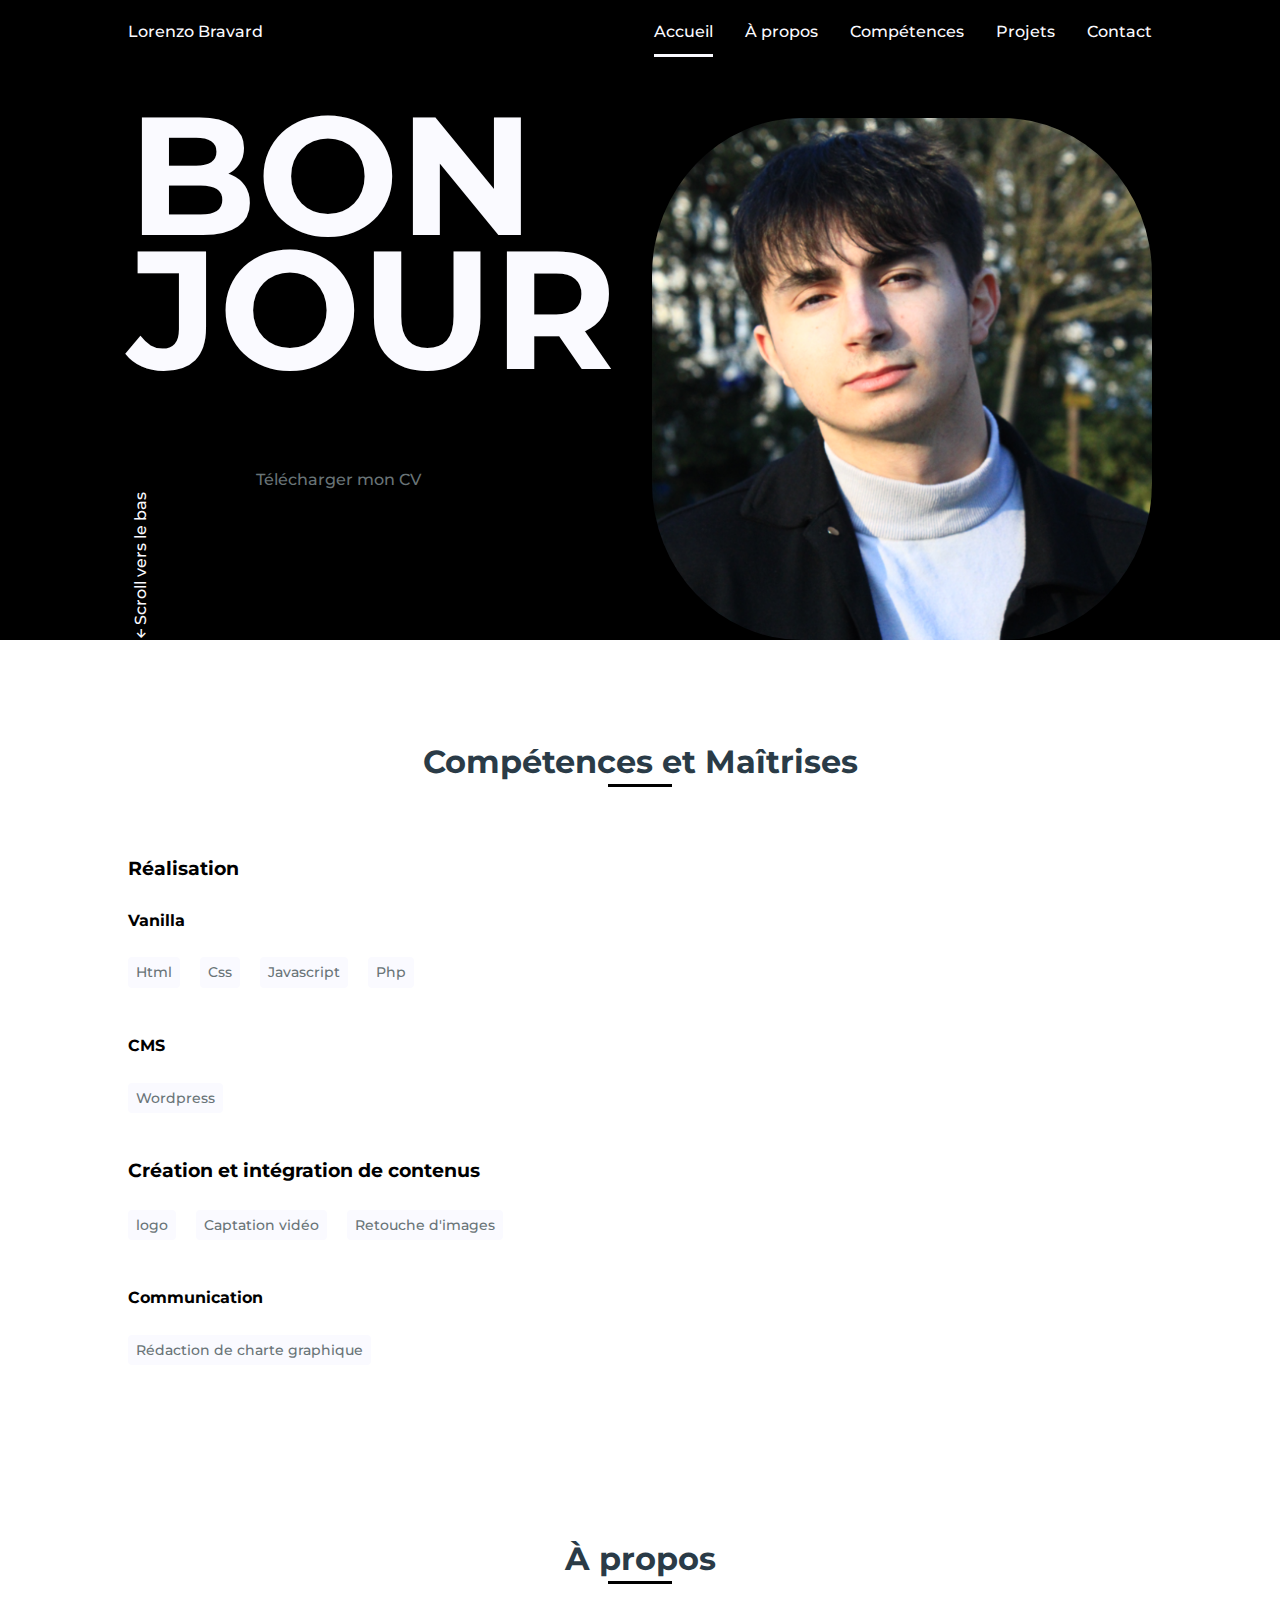
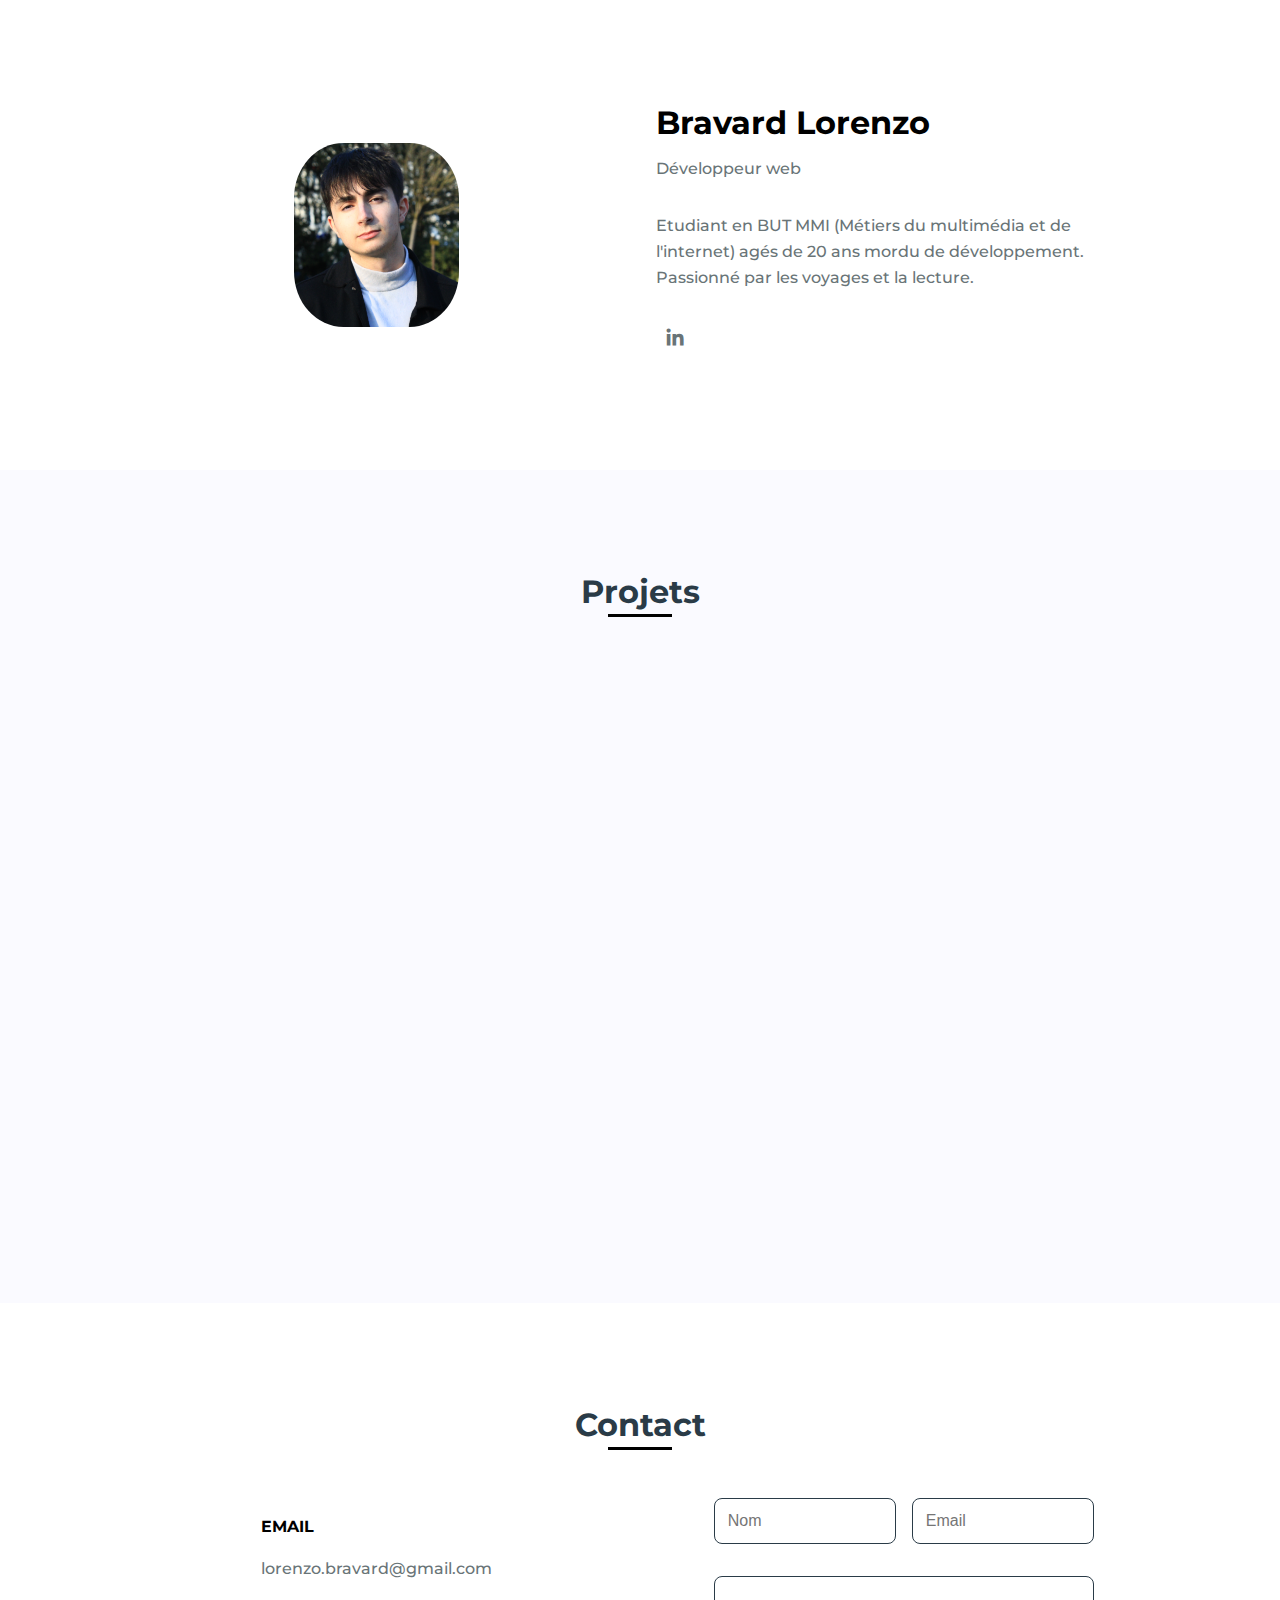
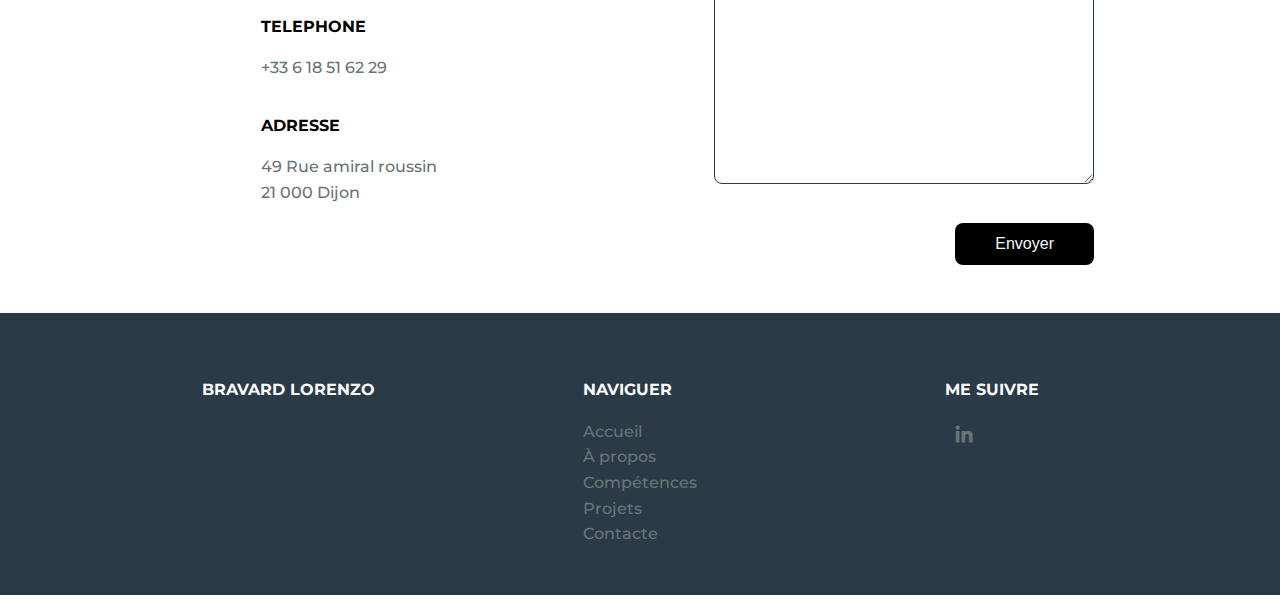
==== index.html @ abbfaf29 "Sitev1" ====
<!DOCTYPE html>
    <html lang="fr">
    <head>
        <meta charset="UTF-8">
        <meta name="viewport" content="width=device-width, initial-scale=1.0">

        <!-- ===== CSS ===== -->
        <link rel="stylesheet" href="./style.css">

        <!-- ===== BOX ICONS ===== -->
        <link href='https://cdn.jsdelivr.net/npm/boxicons@2.0.5/css/boxicons.min.css' rel='stylesheet'>
        <script type="text/javascript" src="https://cdn.jsdelivr.net/npm/@emailjs/browser@3/dist/email.min.js"></script>
        <script type="text/javascript">
            (function() {
                // https://dashboard.emailjs.com/admin/account
                emailjs.init('VyIdEn_h8v1UgZZXC');
            })();
        </script>
        <script type="text/javascript">
            window.onload = function() {
                document.getElementById('contact-form').addEventListener('submit', function(event) {
                    event.preventDefault();
                    // generate a five digit number for the contact_number variable
                    this.contact_number.value = Math.random() * 100000 | 0;
                    // these IDs from the previous steps
                    emailjs.sendForm('service_389zmki', 'template_b9mu5sq', this)
                        .then(function() {
                            console.log('SUCCESS!');
                           document.getElementById('contact-form').reset();
                        }, function(error) {
                            console.log('FAILED...', error);
                        });
                });
            }
        </script>

        <title>Lorenzo Bravard</title>
    </head>
    <body>
        <!--===== HEADER =====-->
        <header class="l-header">
            <nav class="nav bd-grid">
                <div>
                    <a href="#home" class="nav__logo">Lorenzo Bravard</a>   
                </div>

                <div class="nav__menu" id="nav-menu">
                    <ul class="nav__list">
                        <li class="nav__item"><a href="#home" class="nav__link active">Accueil</a></li>
                        <li class="nav__item"><a href="#about" class="nav__link">À propos</a></li>
                        <li class="nav__item"><a href="#skills" class="nav__link">Compétences</a></li>
                        <li class="nav__item"><a href="#portfolio" class="nav__link">Projets</a></li>
                        <li class="nav__item"><a href="#contact" class="nav__link">Contact</a></li>
                    </ul>
                </div>

                <div class="nav__toggle" id="nav-toggle">
                    <i class='bx bx-menu'></i>
                </div>
            </nav>
        </header>

        <main class="l-main">
            <!--===== HOME =====-->
            <section class="home" id="home">
                <div class="home__container bd-grid">
                    <h1 class="home__title"><span>BON</span><br>JOUR</h1>
                    
                    <a href="BRAVARD LORENZO CV.pdf" target="_blank">Télécharger mon CV</a>

                    <div class="home__scroll">
                        <a href="#about" class="home__scroll-link"><i class='bx bx-up-arrow-alt' ></i>Scroll vers le bas</a>
                    </div>

                    <img src="./image/moi.png.png" alt="" class="home__img">
                </div>
            </section>
            

            <!--===== SKILLS =====-->
            <section class="skills section" id="skills">
                <h2 class="section-title">Compétences et Maîtrises</h2>

                <div class="skills__container bd-grid">
                    <div class="skills__box">
                        <h3 class="skills__subtitle">Réalisation</h3>
                        <h4 class="skills__subtitle">Vanilla</h4>
                        <span class="skills__name">Html</span>
                        <span class="skills__name">Css</span>
                        <span class="skills__name">Javascript</span>
                        <span class="skills__name">Php</span>
                        <h4 class="skills__subtitle">CMS</h4>
                        <span class="skills__name">Wordpress</span>
            
                        
                        <h3 class="skills__subtitle">Création et intégration de contenus</h3>
                        <span class="skills__name">logo</span>
                        <span class="skills__name">Captation vidéo</span>
                        <span class="skills__name">Retouche d'images</span>
                        <h4 class="skills__subtitle">Communication</h4>
                        <span class="skills__name">Rédaction de charte graphique</span>
                        
                    </div>

                    <div class="skills__img">
                        <img src="https://pbs.twimg.com/media/Fetz-D3X0AEXnPn?format=jpg&name=small" alt="">
                    </div>
                </div>
            </section>
            <!--===== ABOUT =====-->
            <section class="about section" id="about">
                <h2 class="section-title">À propos</h2>

                <div class="about__container bd-grid">
                    <div class="about__img">
                        <img src="./image/moi.png.png" alt="">
                    </div>

                    <div>
                        <h2 class="about__subtitle">Bravard Lorenzo</h2>
                        <span class="about__profession">Développeur web</span>
                        <p class="about__text">Etudiant en BUT MMI (Métiers du multimédia et de l'internet) agés de 20 ans mordu de développement. Passionné par les voyages et la lecture.</p>

                        <div class="about__social">
                            <a href="https://www.linkedin.com/in/lorenzo-bravard/" class="about__social-icon"><i class='bx bxl-linkedin' ></i></a>
                            
                        </div>
                    </div>
                </div>
            </section>
            <!--===== PORTFOLIO =====-->
            
            <section class="portfolio section" id="portfolio">
                <!-- site photo -->
                <div class="detail">
                    <img class="imageprojet" src="https://pbs.twimg.com/media/FetM-TmXwAA93lE?format=jpg&name=small" alt="">
                    <h2>Projets Photo</h2>
                    <p class="txtp">Ce site web est entièrement codé en vanilla, c'est un site visant à présenter des photos à travers des concours. Il était possible sur ce site de créer des concours, d'y ajouter des images et de se créer un compte et de se connecter. L'intérêt principal de ce site était de lier le site internet et avec une base de données créé au préalable par nos soins.      </p>
                    <img class="croix" src="image/croix.png" alt="">
                </div>
                <!-- site banker -->
                <div class="detail2">
                    <img class="imageprojet" src="https://pbs.twimg.com/media/FetONd8XoAAPb9s?format=png&name=small" alt="">
                    <h2>Site d'une boulangerie</h2>
                    <p class="txtp">Ceci était un projet de groupe, nous avons créé un site vitrine fonctionnel pour une boulangerie. Ce projet était principalement axé sur un travail collaboratif en équipe.
                        Dans ce projet, j'étais chargé d'imaginer le site en faisant une maquette en respectant les contraintes que Wordpress pouvait nous imposer.
                    </p>
                    <img class="croix" src="image/croix.png" alt="">
                </div>
                <!-- site SAE105 -->
                <div class="detail3">
                    <img class="imageprojet" src="https://pbs.twimg.com/media/Fet8fM_WQAAJNvT?format=jpg&name=large" alt="">
                    <h2>Site HTML/CSS</h2>
                    <p class="txtp">C'est le premier site de ma confection fait en html et css. Ceci m'a permis d'apprendre l'html, le css et le JS vanilla. Le principal enjeu était de rendre le site responsive. </p>
                    <img class="croix" src="image/croix.png" alt="">
                </div>
                <!-- Photo dualité -->
                <div class="detail4">
                    <img class="imageprojet" src="https://pbs.twimg.com/media/Fexd8-AXwAAddkB?format=jpg&name=small" alt="">
                    <h2>Photo avec jeu d'ombre</h2>
                    <p class="txtp">Avec cette photo, nous avons voulu mêler l'irréel au réel en jouant avec la dualité de l'horreur et du mignon. Nous voulions montrer que chaque individu puisse cacher un côté sombre.</p>
                    <img class="croix" src="image/croix.png" alt="">
                </div>
                <!-- Logo -->
                <div class="detail5">
                    <img class="imageprojet" src="https://pbs.twimg.com/media/FexgyRnXgAEr0Vo?format=png&name=small" alt="">
                    <h2>Logo</h2>
                    <p class="txtp">Ceci est le logo d'un site de news spécialisé animé et manga en cours de création nommé MoonSekai. Ce logo représente bien évidemment la lune, mais aussi la terre en simulant les continents ou même encore un volcan.</p>
                    <img class="croix" src="image/croix.png" alt="">
                </div>
                <h2 class="section-title">Projets</h2>

                <div class="portfolio__container bd-grid">
                    <div class="portfolio__img">
                        <img src="https://pbs.twimg.com/media/FetM-TmXwAA93lE?format=jpg&name=small" alt="">

                        <div class="portfolio__link">
                            <a href="" class="portfolio__link-name">En savoir plus</a>
                        </div>
                        
                    </div>
                    <div class="portfolio__img">
                        <img src="https://pbs.twimg.com/media/FetONd8XoAAPb9s?format=png&name=small" alt="">

                        <div class="portfolio__link">
                            <a href="" class="portfolio__link-name">En savoir plus</a>
                        </div>
                    </div>
                    <div class="portfolio__img">
                        <img src="https://pbs.twimg.com/media/Fet8fM_WQAAiyVU?format=jpg&name=small" alt="">

                        <div class="portfolio__link">
                            <a href="" class="portfolio__link-name">En savoir plus</a>
                        </div>
                    </div>
                    <div class="portfolio__img">
                        <img src="https://pbs.twimg.com/media/FexQQujX0AA7YHi?format=jpg&name=small" alt="">

                        <div class="portfolio__link">
                            <a href="charte_graphique.pdf" target="_blank" class="portfolio__link-name">En savoir plus</a>
                        </div>
                    </div>
                    <div class="portfolio__img">
                        <img src="https://pbs.twimg.com/media/Fexd8-AXwAAddkB?format=jpg&name=small" alt="">

                        <div class="portfolio__link">
                            <a href="" target="_blank" class="portfolio__link-name">En savoir plus</a>
                        </div>
                    </div>
                    <div class="portfolio__img">
                        <img src="https://pbs.twimg.com/media/FexgyRnXgAEr0Vo?format=png&name=small" alt="">

                        <div class="portfolio__link">
                            <a href="" target="_blank" class="portfolio__link-name">En savoir plus</a>
                        </div>
                    </div>
                    


                    
                    </div>
                </div>
            </section>

            <!--===== CONTACT =====-->
            <section class="contact section" id="contact">
                <h2 class="section-title">Contact</h2>

                <div class="contact__container bd-grid">
                    <div class="contact__info">
                        <h3 class="contact__subtitle">EMAIL</h3>
                        <span class="contact__text">lorenzo.bravard@gmail.com</span>

                        <h3 class="contact__subtitle">TELEPHONE</h3>
                        <span class="contact__text">+33 6 18 51 62 29</span>

                        <h3 class="contact__subtitle">ADRESSE</h3>
                        <span class="contact__text">49 Rue amiral roussin<br>21 000 Dijon</br></span>
                    </div>

                    <form action="" class="contact__form" id="contact-form">
                        <div class="contact__inputs">
                            <input name="user_name" type="text" placeholder="Nom" class="contact__input">
                            <input name="user_email"type="mail" placeholder="Email" class="contact__input">
                            <input type="hidden" name="contact_number">
                        </div>

                        <textarea name="message" id="" cols="0" rows="10" class="contact__input"></textarea>

                        <input type="submit" value="Envoyer" class="contact__button">
                    </form>
                </div>
            </section>
        </main>

        <!--===== FOOTER =====-->
        <footer class="footer section">
            <div class="footer__container bd-grid">
                <div class="footer__data">
                    <h2 class="footer__title">BRAVARD LORENZO</h2>
                    
                </div>

                <div class="footer__data">
                    <h2 class="footer__title">NAVIGUER</h2>
                    <ul>
                        <li><a href="#home" class="footer__link">Accueil</a></li>
                        <li><a href="#about" class="footer__link">À propos</a></li>
                        <li><a href="#skills" class="footer__link"></a>Compétences</li>
                        <li><a href="#portfolio" class="footer__link">Projets</a></li>
                        <li><a href="#Contact" class="footer__link">Contacte</a></li>
                    </ul>
                </div>
                
                <div class="footer__data">
                    <h2 class="footer__title">ME SUIVRE</h2>
                    <a href="https://www.linkedin.com/in/lorenzo-bravard/" class="about__social-icon"><i class='bx bxl-linkedin' ></i></a>
                    
                </div>


            </div>
        </footer>

        <!--===== SCROLL REVEAL =====-->
        <script src="https://unpkg.com/scrollreveal"></script>

        <!--===== MAIN JS =====-->
        <script src="main.js"></script>
    </body>
</html>
---- style.css ----
/*===== GOOGLE FONTS =====*/
@import url("https://fonts.googleapis.com/css2?family=Montserrat:wght@500;600;700&display=swap");

/*===== VARIABLES CSS =====*/
:root{
    --header-height: 3rem;
    --font-medium: 500;
}

/*===== Colores =====*/
:root{
    --first-color: #000000;
    --white-color: #FAFAFF;
    --dark-color: #2A3B47;
    --text-color: #697477;
}

/*===== Fuente y tipografia =====*/
:root{
    --body-font: 'Montserrat', sans-serif;
    --big-font-size: 6.25rem;
    --h2-font-size: 1.25rem;
    --normal-font-size: .938rem;
    --small-font-size: .813rem;
}
@media screen and (min-width: 768px){
    :root{
        --big-font-size: 10.5rem;
        --h2-font-size: 2rem;
        --normal-font-size: 1rem;
        --small-font-size: .875rem;
    }
}

/*===== Margenes =====*/
:root{
    --mb-1: .5rem;
    --mb-2: 1rem;
    --mb-3: 1.5rem;
    --mb-4: 2rem;
}

/*===== z index =====*/
:root{
    --z-fixed: 100;
}

/*===== BASE =====*/
*,::before,::after{
    box-sizing: border-box;
}
html{
    scroll-behavior: smooth;
}
body{
    margin: var(--header-height) 0 0 0;
    font-family: var(--body-font);
    font-size: var(--normal-font-size);
    font-weight: var(--font-medium);
    color: var(--text-color);
    line-height: 1.6;
}
h1,h2,p{
    margin: 0;
}
ul{
    margin: 0;
    padding: 0;
    list-style: none;
}
a{
    text-decoration: none;
    color: var(--text-color);
}
img{
    max-width: 100%;
    border-radius: 30%;
    height: auto;
    display: block;
}
main>section:nth-of-type(4)>div:nth-of-type(1){
    width: 100vw;
    height: 100vh;
    padding-top: -50vh;
    background-color: aliceblue;
    align-items: center;
    justify-content: space-around;
}
main>section:nth-of-type(4)>div:nth-of-type(2){
    width: 100vw;
    height: 100vh;
    padding-top: -50vh;
    background-color: aliceblue;
    align-items: center;
    justify-content: space-around;
}
main>section:nth-of-type(4)>div:nth-of-type(3){
    width: 100vw;
    height: 100vh;
    padding-top: -50vh;
    background-color: aliceblue;
    align-items: center;
    transition-duration: 0.8s;
    justify-content: space-around;
}
section>div>p{
    text-align: justify;
}
section:nth-of-type(4)>div:nth-of-type(6)>div:nth-of-type(5)>img{
    height: 31vh;
}

/*===== CLASS CSS ===== */
.txtp{
    text-align: justify;
    margin-left: 10vw;
    margin-right: 10vw;
}
.croix{
    width: 5vw;
}
.imageprojet{
    width: 40vw;
    border-radius: 6%;
    margin-top: 3vh;
}
.detail{
    display: none;
    transition-duration: 0.8s;
}
.detail2{
    display: none;
    transition-duration: 0.8s;
}
.detail3{
    display: none;
    transition-duration: 0.8s;
}
.detail4{
    display: none;
    transition-duration: 0.8s;
}
.detail4>img{
    height: 31vh;
}
.detail5{
    display: none;
    transition-duration: 0.8s;
}
.voir{
    transition-duration: 0.8s;
    z-index: 40;
    position: fixed;
    display: flex;
    padding: 20vh;
    bottom: 0;
    flex-direction: column;
    background-color: white;
}
.section{
    padding: 3rem 0;
}
.section-title{
    position: relative;
    font-size: var(--h2-font-size);
    color: var(--dark-color);
    margin: var(--mb-4) 0;
    text-align: center;
}
.section-title::after{
    position: absolute;
    content: "";
    width: 32px;
    height: .18rem;
    left: 0;
    right: 0;
    margin: auto;
    top: 2rem;
    background-color: var(--first-color);
}

/*===== LAYOUT =====*/
.bd-grid{
    max-width: 1024px;
    display: grid;
    grid-template-columns: 100%;
    grid-column-gap: 2rem;
    width: calc(100% - 2rem);
    margin-left: var(--mb-2);
    margin-right: var(--mb-2);
}
.l-header{
    width: 100%;
    position: fixed;
    top: 0;
    left: 0;
    z-index: var(--z-fixed);
    background-color: var(--first-color);
}
section>div>a{
    margin-left: 10vw;
    margin-top: 10vh;
}

/*===== NAV =====*/
.nav{
    height: var(--header-height);
    display: flex;
    justify-content: space-between;
    align-items: center;
}
@media screen and (max-width: 768px){
    .nav__menu{
        position: fixed;
        top: var(--header-height);
        right: -100%;
        width: 80%;
        height: 100%;
        padding: 2rem;
        background-color: rgba(255,255,255,.3);
        transition: .5s;
        backdrop-filter: blur(10px);
    }
    .imageprojet{
        width: 80vw;
        
    }
    .voir{
        transition-duration: 0.8s;
        z-index: 40;
        position: fixed;
        display: flex;
        padding: 3vh;
        bottom: 0;
        flex-direction: column;
        background-color: white;
    }
}


.nav__item{
    margin-bottom: var(--mb-4);
}
.nav__link{
    position: relative;
    color: var(--dark-color);
}
.nav__link:hover{
    color: var(--first-color);
}
.nav__logo{
    color: var(--white-color);
}
.nav__toggle{
    color: var(--white-color);
    font-size: 1.5rem;
    cursor: pointer;
}

/*=== Show menu ===*/
.show{
    right: 0;
}

/*Active menu*/
.active::after{
    position: absolute;
    content: "";
    width: 100%;
    height: .18rem;
    left: 0;
    top: 2rem;
    background-color: var(--first-color);
}

/*===== HOME =====*/
.home{
    position: relative;
    background-color: var(--first-color);
    overflow: hidden;
}
.home__container{
    height: calc(100vh - var(--header-height));
    row-gap: 5rem;
}
.home__title{
    margin-top: 12vh;
    align-self: flex-end;
    font-size: var(--big-font-size);
    color: var(--white-color);
    line-height: .8;
}
.home__title span{
    text-shadow: 0 20px 25px rgba(0,0,0,.5);
}
.home__scroll{
    align-self: flex-end;
    padding-bottom: var(--mb-4);
}
.home__scroll-link{
    writing-mode: vertical-lr;
    transform: rotate(-180deg);
    color: var(--white-color);
}
.home__img{
    position: absolute;
    border-radius: 30%;
    right: 0;
    bottom: 0;
    width: 295px;
}

/* ===== ABOUT =====*/
.about__container{
    justify-items: center;
    row-gap: 2rem;
    text-align: center;
}
.about__img{
    display: flex;
    justify-content: center;
    padding-top: 1rem;
    width: 120px;
    height: 120px;
    /* background-color: var(--first-color); */
    /* border-radius: 50%; */
    overflow: hidden;
}
.about__img img{
    width: 30vw;
}
.about__subtitle{
    font-size: var(--h2-font-size);
    color: var(--first-color);
    margin-bottom: var(--mb-1);
}
.about__text{
    margin-bottom: var(--mb-4);
}
.about__profession{
    display: block;
    margin-bottom: var(--mb-4);
}
.about__social-icon{
    font-size: 1.4rem;
    margin: 0 var(--mb-1);
}
.about__social-icon:hover{
    color: var(--first-color);
}

/* ===== SKILLS =====*/
.skills__container{
    row-gap: 2rem;
}
.skills__subtitle{
    color: var(--first-color);
    margin-bottom: var(--mb-3);
}
.skills__name{
    display: inline-block;
    cursor:pointer;
    font-size: var(--small-font-size);
    margin-right: var(--mb-2);
    margin-bottom: var(--mb-3);
    padding: .25rem .5rem;
    background-color: var(--white-color);
    border-radius: .25rem;
}
.skills__name:hover{
    background-color: var(--first-color);
    color: var(--white-color);
}
.skills__img img{
    border-radius: .5rem;
}

/* ===== PORTFOLIO =====*/
.portfolio{
    background-color: var(--white-color);
}
.portfolio__container{
    justify-items: center;
    row-gap: 2rem;
}
.portfolio__img{
    position: relative;
    overflow: hidden;
}
.portfolio__img img{
    border-radius: .5rem;
}
.portfolio__link{
    position: absolute;
    bottom: -100%;
    width: 100%;
    height: 100%;
    display: flex;
    justify-content: center;
    align-items: center;
    background-color: rgba(255,255,255,.3);
    border-radius: .5rem;
    cursor: pointer;
    backdrop-filter: blur(10px);
    transition: .3s;
}
.portfolio__img:hover .portfolio__link{
    bottom: 0;
}
.portfolio__link-name{
    color: var(--dark-color);
}

/* ===== CONTACT =====*/
.contact__container{
    row-gap: 2rem;
}
.contact__subtitle{
    font-size: var(--normal-font-size);
    color: var(--first-color);
}
.contact__text{
    display: inline-block;
    margin-bottom: var(--mb-2);
}
.contact__inputs{
    display: grid;
    grid-template-columns: repeat(2, 1fr);
    column-gap: 1rem;
}
.contact__input{
    width: 100%;
    padding: .8rem;
    outline: none;
    border: 1.5px solid var(--dark-color);
    font-size: var(--normal-font-size);
    margin-bottom: var(--mb-4);
    border-radius: .5rem;
}
.contact__button{
    display: block;
    background-color: var(--first-color);
    color: var(--white-color);
    padding: .75rem 2.5rem;
    margin-left: auto;
    border-radius: .5rem;
    border: none;
    outline: none;
    font-size: var(--normal-font-size);
    cursor: pointer;
}

/* ===== FOOTER=====*/
.footer{
    background-color: var(--dark-color);
}
.footer__container{
    row-gap: 2rem;
}
.footer__title{
    font-size: var(--normal-font-size);
    color: var(--white-color);
    margin-bottom: var(--mb-2);
}
.footer__link{
    padding: .25rem 0;
}
.footer__link:hover{
    color: var(--first-color);
}
.footer__social{
    font-size: 1.4rem;
    margin-right: var(--mb-1);
}
.footer__social:hover{
    color: var(--first-color);
}

/* ===== MEDIA QUERIES =====*/
/* For small devices */
@media screen and (max-width: 320px) {
  .home__img {
    width: 230px;
    border-radius: 30%;
  }
}

@media screen and (min-width: 768px){
    body{
        margin: 0;
    }
    .section{
        padding-top: 4rem;
    }
    .section-title{
        margin-bottom: 3rem;
    }
    .section-title::after{
        width: 64px;
        top: 3rem;
    }

    .nav{
        height: calc(var(--header-height) + 1rem);
    }
    .nav__list{
        display: flex;
    }
    .nav__item{
        margin-left: var(--mb-4);
        margin-bottom: 0;
    }
    .nav__toggle{
        display: none;
    }
    .nav__link{
        color: var(--white-color);
    }
    .nav__link:hover{
        color: var(--white-color);
    }
    .active::after{
        background-color: var(--white-color);
    }

    .home__container{
        height: 100vh;
        grid-template-rows: 1.7fr 1fr;
        row-gap: 0;
    }
    .home__img{
        width: 524px;
        border-radius: 30%;
        right: 10%;
    }

    .about__container{
        grid-template-columns: repeat(2, 1fr);
        align-items: center;
        text-align: initial;
        padding: 4rem 0;
    }
    .about__img{
        width: 200px;
        height: 200px;
    }
    .about__img img{
        width: 165px;
    }

    .skills__container{
        grid-template-columns: repeat(2, 1fr);
        align-items: center;
    }

    .portfolio__container{
        grid-template-columns: repeat(3, 1fr);
        grid-template-rows: repeat(2, 1fr);
        column-gap: 2rem;
    }

    .contact__container{
        grid-template-columns: repeat(2, 1fr);
        justify-items: center;
    }
    .contact__form{
        width: 380px;
    }

    .footer__container{
        grid-template-columns: repeat(3, 1fr);
        justify-items: center;
    }
}

@media screen and (min-width: 1024px){
    .bd-grid{
        margin-left: auto;
        margin-right: auto;
    }
}

/* For tall screens on mobiles y desktop*/
@media screen and (min-height: 721px) {
    .home__container {
        height: 640px;
    }
    .home__img {
        width: 500px;
        /* right: 24%; */
        border-radius: 30%;
    }
}
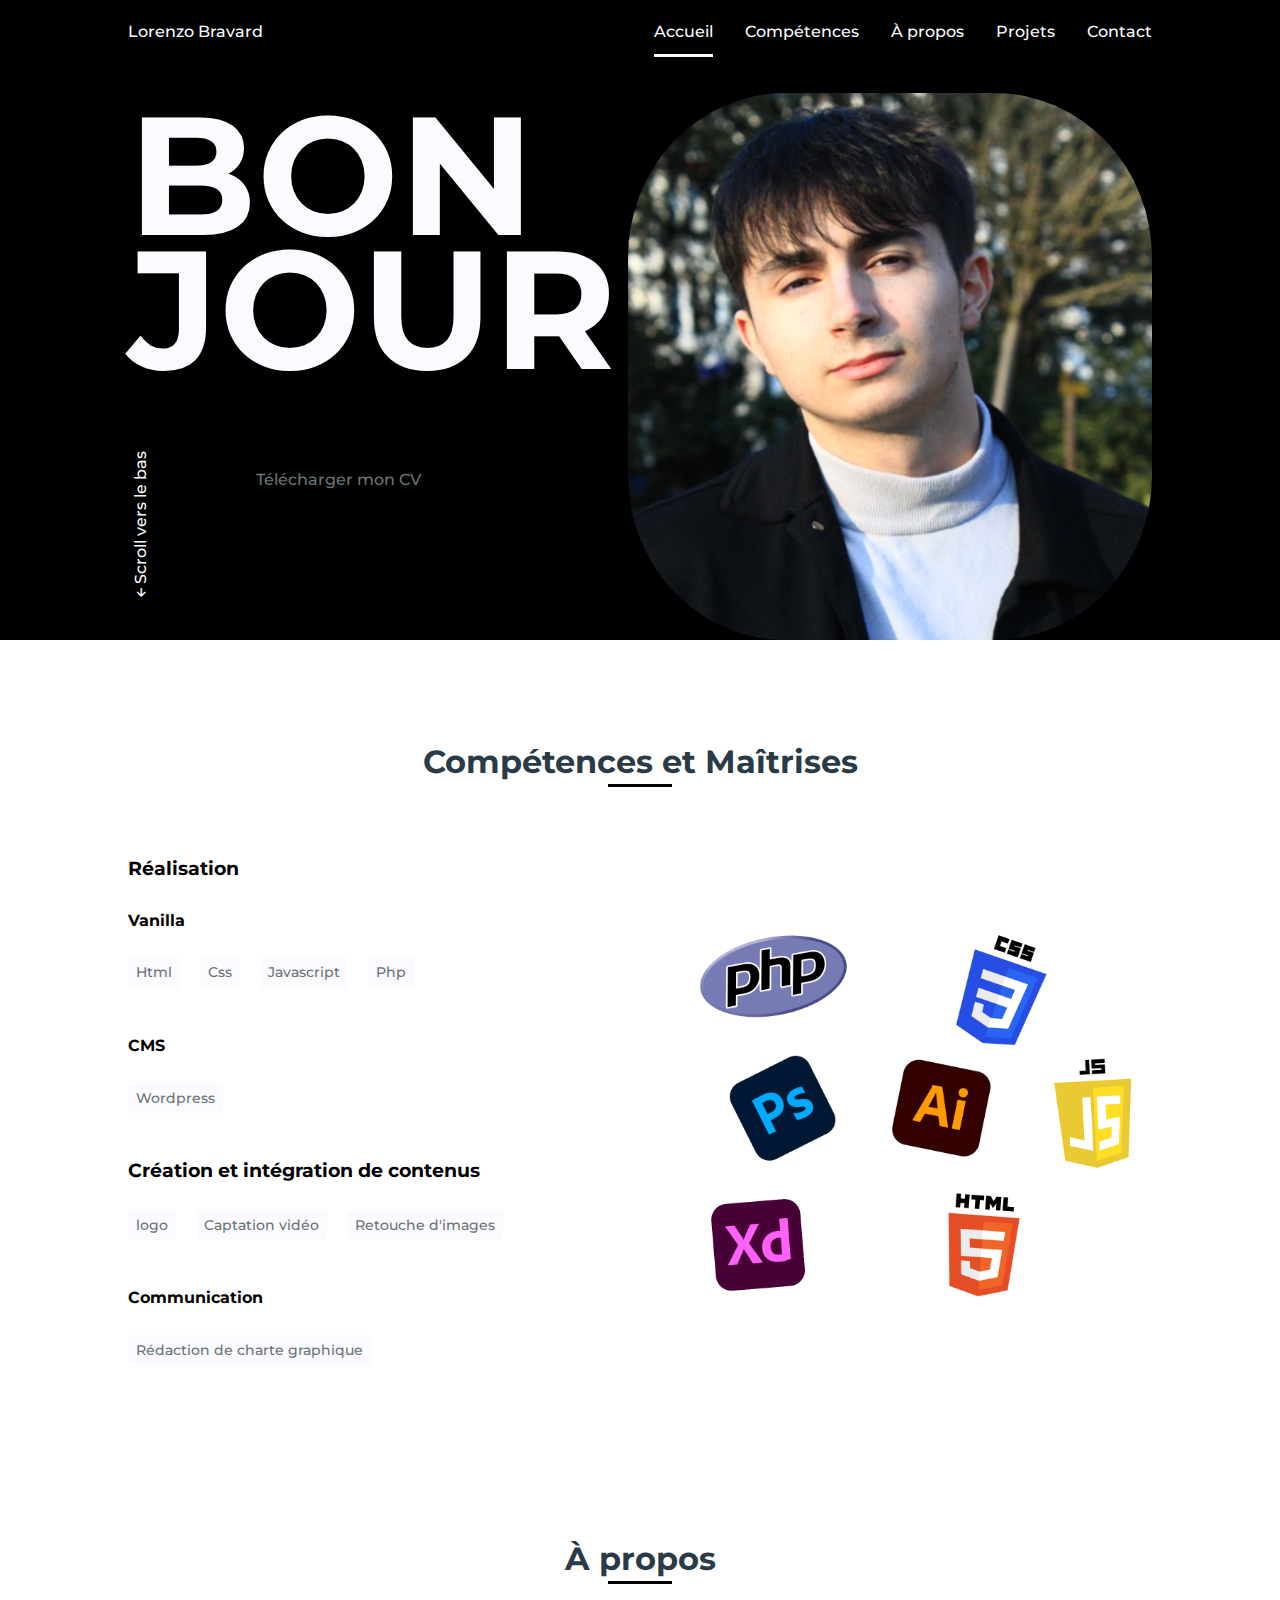
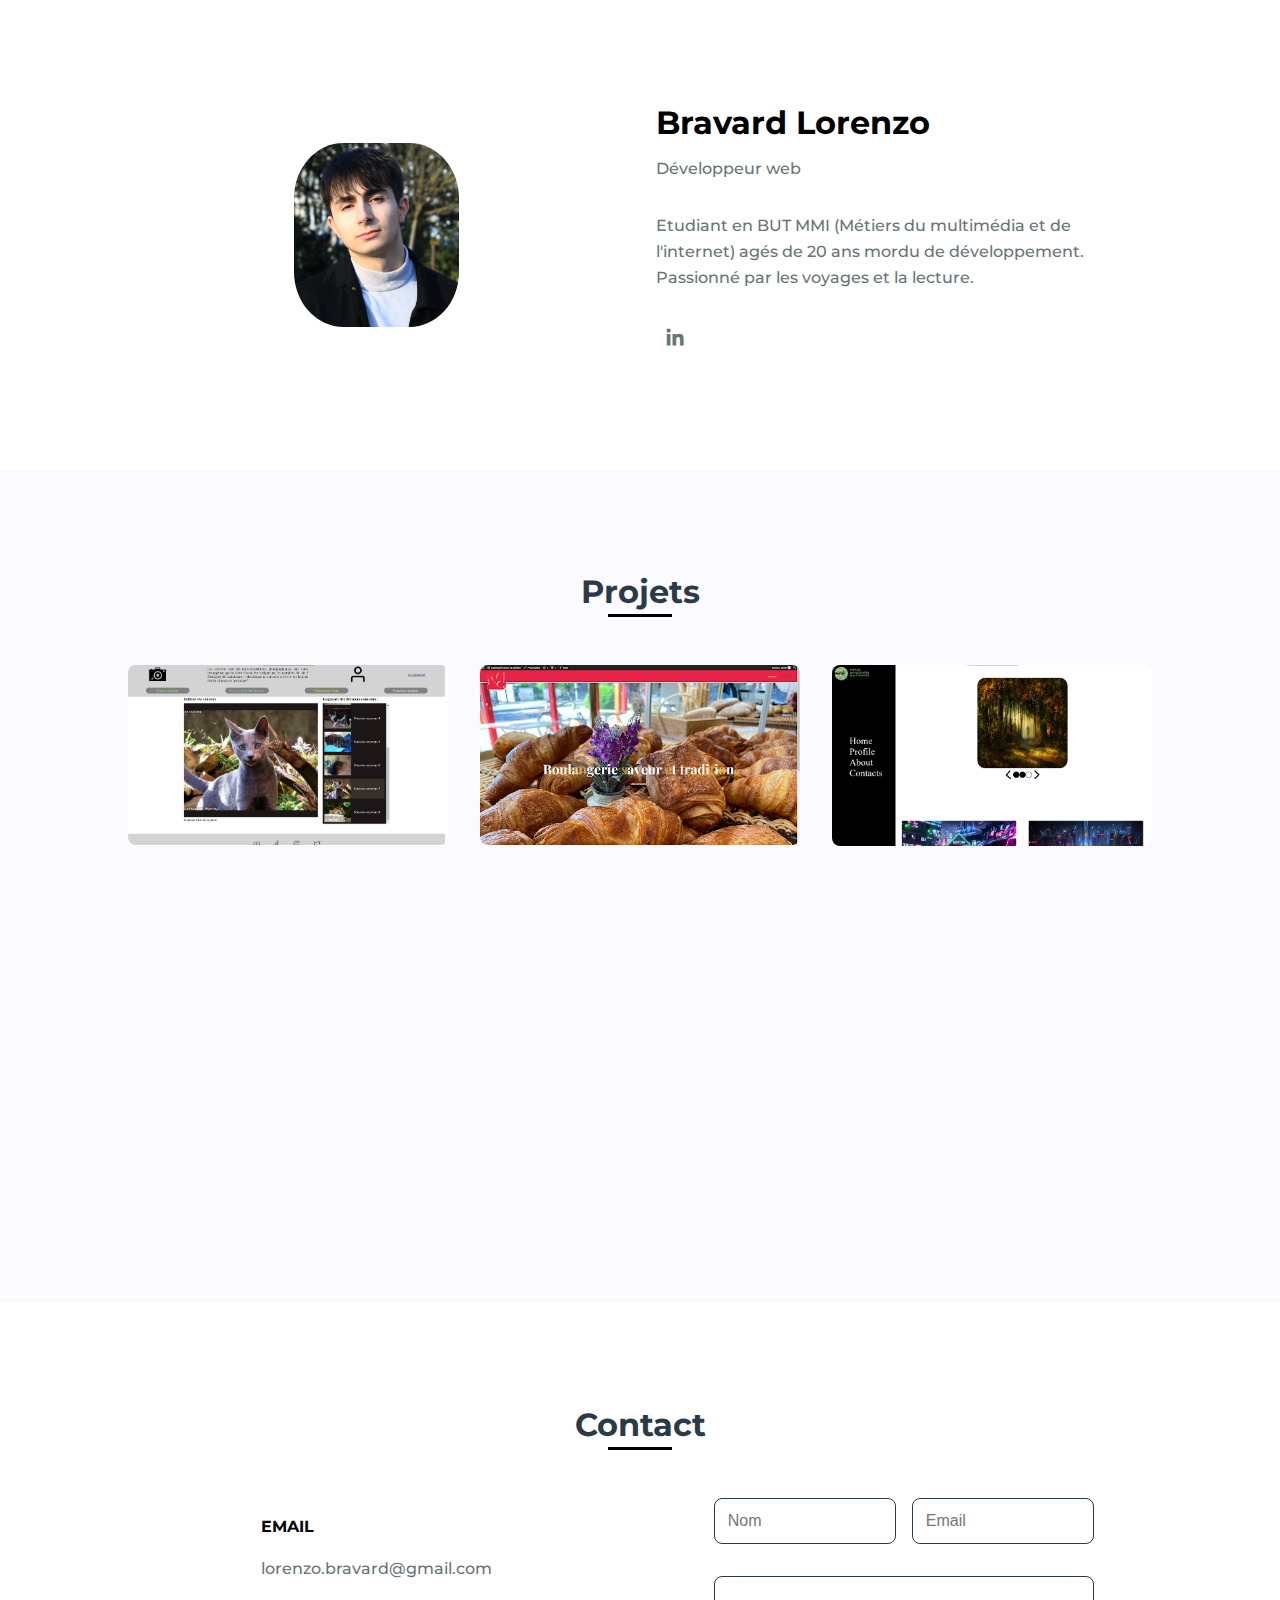
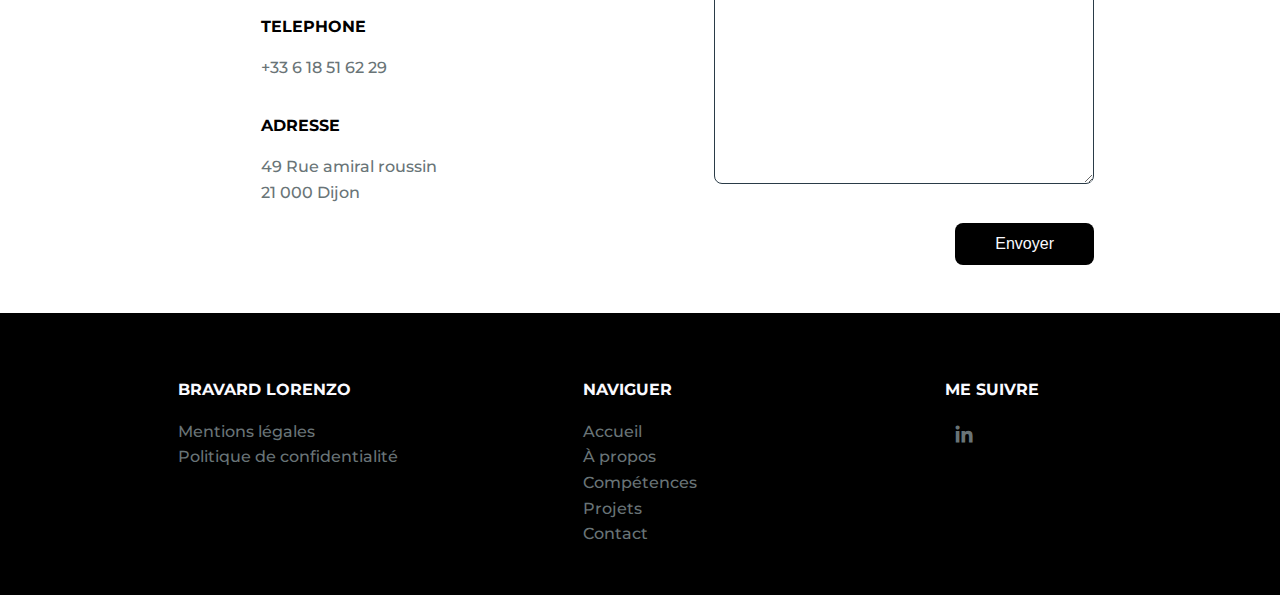
==== commit ee5649d0: "Add files via upload" ====
--- a/index.html
+++ b/index.html
@@ -47,8 +47,8 @@
                 <div class="nav__menu" id="nav-menu">
                     <ul class="nav__list">
                         <li class="nav__item"><a href="#home" class="nav__link active">Accueil</a></li>
+                        <li class="nav__item"><a href="#skills" class="nav__link">Compétences</a></li>
                         <li class="nav__item"><a href="#about" class="nav__link">À propos</a></li>
-                        <li class="nav__item"><a href="#skills" class="nav__link">Compétences</a></li>
                         <li class="nav__item"><a href="#portfolio" class="nav__link">Projets</a></li>
                         <li class="nav__item"><a href="#contact" class="nav__link">Contact</a></li>
                     </ul>
@@ -66,7 +66,7 @@
                 <div class="home__container bd-grid">
                     <h1 class="home__title"><span>BON</span><br>JOUR</h1>
                     
-                    <a href="BRAVARD LORENZO CV.pdf" target="_blank">Télécharger mon CV</a>
+                    <a href="Bravard_LorenzoCV.pdf" target="_blank">Télécharger mon CV</a>
 
                     <div class="home__scroll">
                         <a href="#about" class="home__scroll-link"><i class='bx bx-up-arrow-alt' ></i>Scroll vers le bas</a>
@@ -103,7 +103,7 @@
                     </div>
 
                     <div class="skills__img">
-                        <img src="https://pbs.twimg.com/media/Fetz-D3X0AEXnPn?format=jpg&name=small" alt="">
+                        <img src="image/Sans titre-1.png" alt="">
                     </div>
                 </div>
             </section>
@@ -113,7 +113,7 @@
 
                 <div class="about__container bd-grid">
                     <div class="about__img">
-                        <img src="./image/moi.png.png" alt="">
+                        <img src="image/moi.png.png" alt="">
                     </div>
 
                     <div>
@@ -133,14 +133,14 @@
             <section class="portfolio section" id="portfolio">
                 <!-- site photo -->
                 <div class="detail">
-                    <img class="imageprojet" src="https://pbs.twimg.com/media/FetM-TmXwAA93lE?format=jpg&name=small" alt="">
+                    <img class="imageprojet" src="image/Projets photos.png.png" alt="">
                     <h2>Projets Photo</h2>
                     <p class="txtp">Ce site web est entièrement codé en vanilla, c'est un site visant à présenter des photos à travers des concours. Il était possible sur ce site de créer des concours, d'y ajouter des images et de se créer un compte et de se connecter. L'intérêt principal de ce site était de lier le site internet et avec une base de données créé au préalable par nos soins.      </p>
                     <img class="croix" src="image/croix.png" alt="">
                 </div>
                 <!-- site banker -->
                 <div class="detail2">
-                    <img class="imageprojet" src="https://pbs.twimg.com/media/FetONd8XoAAPb9s?format=png&name=small" alt="">
+                    <img class="imageprojet" src="image/banker.png" alt="">
                     <h2>Site d'une boulangerie</h2>
                     <p class="txtp">Ceci était un projet de groupe, nous avons créé un site vitrine fonctionnel pour une boulangerie. Ce projet était principalement axé sur un travail collaboratif en équipe.
                         Dans ce projet, j'étais chargé d'imaginer le site en faisant une maquette en respectant les contraintes que Wordpress pouvait nous imposer.
@@ -149,7 +149,7 @@
                 </div>
                 <!-- site SAE105 -->
                 <div class="detail3">
-                    <img class="imageprojet" src="https://pbs.twimg.com/media/Fet8fM_WQAAJNvT?format=jpg&name=large" alt="">
+                    <img class="imageprojet" src="image/SAE105.png" alt="">
                     <h2>Site HTML/CSS</h2>
                     <p class="txtp">C'est le premier site de ma confection fait en html et css. Ceci m'a permis d'apprendre l'html, le css et le JS vanilla. Le principal enjeu était de rendre le site responsive. </p>
                     <img class="croix" src="image/croix.png" alt="">
@@ -172,25 +172,25 @@
 
                 <div class="portfolio__container bd-grid">
                     <div class="portfolio__img">
-                        <img src="https://pbs.twimg.com/media/FetM-TmXwAA93lE?format=jpg&name=small" alt="">
-
-                        <div class="portfolio__link">
-                            <a href="" class="portfolio__link-name">En savoir plus</a>
+                        <img src="image/Projets photos.png.png" alt="">
+
+                        <div class="portfolio__link">
+                            <a  class="portfolio__link-name">En savoir plus</a>
                         </div>
                         
                     </div>
                     <div class="portfolio__img">
-                        <img src="https://pbs.twimg.com/media/FetONd8XoAAPb9s?format=png&name=small" alt="">
-
-                        <div class="portfolio__link">
-                            <a href="" class="portfolio__link-name">En savoir plus</a>
-                        </div>
-                    </div>
-                    <div class="portfolio__img">
-                        <img src="https://pbs.twimg.com/media/Fet8fM_WQAAiyVU?format=jpg&name=small" alt="">
-
-                        <div class="portfolio__link">
-                            <a href="" class="portfolio__link-name">En savoir plus</a>
+                        <img src="image/banker.png" alt="">
+
+                        <div class="portfolio__link">
+                            <a  class="portfolio__link-name">En savoir plus</a>
+                        </div>
+                    </div>
+                    <div class="portfolio__img">
+                        <img src="image/SAE105.png" alt="">
+
+                        <div class="portfolio__link">
+                            <a class="portfolio__link-name">En savoir plus</a>
                         </div>
                     </div>
                     <div class="portfolio__img">
@@ -204,14 +204,14 @@
                         <img src="https://pbs.twimg.com/media/Fexd8-AXwAAddkB?format=jpg&name=small" alt="">
 
                         <div class="portfolio__link">
-                            <a href="" target="_blank" class="portfolio__link-name">En savoir plus</a>
+                            <a  target="_blank" class="portfolio__link-name">En savoir plus</a>
                         </div>
                     </div>
                     <div class="portfolio__img">
                         <img src="https://pbs.twimg.com/media/FexgyRnXgAEr0Vo?format=png&name=small" alt="">
 
                         <div class="portfolio__link">
-                            <a href="" target="_blank" class="portfolio__link-name">En savoir plus</a>
+                            <a  target="_blank" class="portfolio__link-name">En savoir plus</a>
                         </div>
                     </div>
                     
@@ -258,6 +258,10 @@
             <div class="footer__container bd-grid">
                 <div class="footer__data">
                     <h2 class="footer__title">BRAVARD LORENZO</h2>
+                    <ul>
+                        <li><a href="html/mentionslegale.html" class="footer__link">Mentions légales</a></li>
+                        <li><a href="html/politiquedecinfidentialite.html" class="footer__link">Politique de confidentialité</a></li>
+                    </ul>
                     
                 </div>
 
@@ -266,9 +270,9 @@
                     <ul>
                         <li><a href="#home" class="footer__link">Accueil</a></li>
                         <li><a href="#about" class="footer__link">À propos</a></li>
-                        <li><a href="#skills" class="footer__link"></a>Compétences</li>
+                        <li><a href="#skills" class="footer__link">Compétences</a></li>
                         <li><a href="#portfolio" class="footer__link">Projets</a></li>
-                        <li><a href="#Contact" class="footer__link">Contacte</a></li>
+                        <li><a href="#Contact" class="footer__link">Contact</a></li>
                     </ul>
                 </div>
                 
--- a/style.css
+++ b/style.css
@@ -82,7 +82,7 @@
     width: 100vw;
     height: 100vh;
     padding-top: -50vh;
-    background-color: aliceblue;
+    background-color: white;
     align-items: center;
     justify-content: space-around;
 }
@@ -90,7 +90,7 @@
     width: 100vw;
     height: 100vh;
     padding-top: -50vh;
-    background-color: aliceblue;
+    background-color: white;
     align-items: center;
     justify-content: space-around;
 }
@@ -98,7 +98,7 @@
     width: 100vw;
     height: 100vh;
     padding-top: -50vh;
-    background-color: aliceblue;
+    background-color: white;
     align-items: center;
     transition-duration: 0.8s;
     justify-content: space-around;
@@ -111,16 +111,24 @@
 }
 
 /*===== CLASS CSS ===== */
+.home__container>a:hover{
+    color: var(--white-color);
+}
 .txtp{
     text-align: justify;
     margin-left: 10vw;
     margin-right: 10vw;
 }
 .croix{
+    transition: 0.8s;
     width: 5vw;
 }
+.croix:hover{
+    transition: 0.8s;
+    width: 7vw;
+}
 .imageprojet{
-    width: 40vw;
+    width: 21vw;
     border-radius: 6%;
     margin-top: 3vh;
 }
@@ -153,7 +161,9 @@
     position: fixed;
     display: flex;
     padding: 20vh;
+    height: 100vh;
     bottom: 0;
+    align-items: center;
     flex-direction: column;
     background-color: white;
 }
@@ -297,7 +307,8 @@
     align-self: flex-end;
     padding-bottom: var(--mb-4);
 }
-.home__scroll-link{
+.home__scroll-link{ 
+    margin-top: -11vh;
     writing-mode: vertical-lr;
     transform: rotate(-180deg);
     color: var(--white-color);
@@ -346,7 +357,7 @@
     margin: 0 var(--mb-1);
 }
 .about__social-icon:hover{
-    color: var(--first-color);
+    color: var(--white-color);
 }
 
 /* ===== SKILLS =====*/
@@ -452,7 +463,7 @@
 
 /* ===== FOOTER=====*/
 .footer{
-    background-color: var(--dark-color);
+    background-color: var(--first-color);
 }
 .footer__container{
     row-gap: 2rem;
@@ -466,14 +477,14 @@
     padding: .25rem 0;
 }
 .footer__link:hover{
-    color: var(--first-color);
+    color: var(--white-color);
 }
 .footer__social{
     font-size: 1.4rem;
     margin-right: var(--mb-1);
 }
 .footer__social:hover{
-    color: var(--first-color);
+    color: var(--white-color);
 }
 
 /* ===== MEDIA QUERIES =====*/
@@ -586,7 +597,7 @@
         height: 640px;
     }
     .home__img {
-        width: 500px;
+        min-width: 10px;
         /* right: 24%; */
         border-radius: 30%;
     }
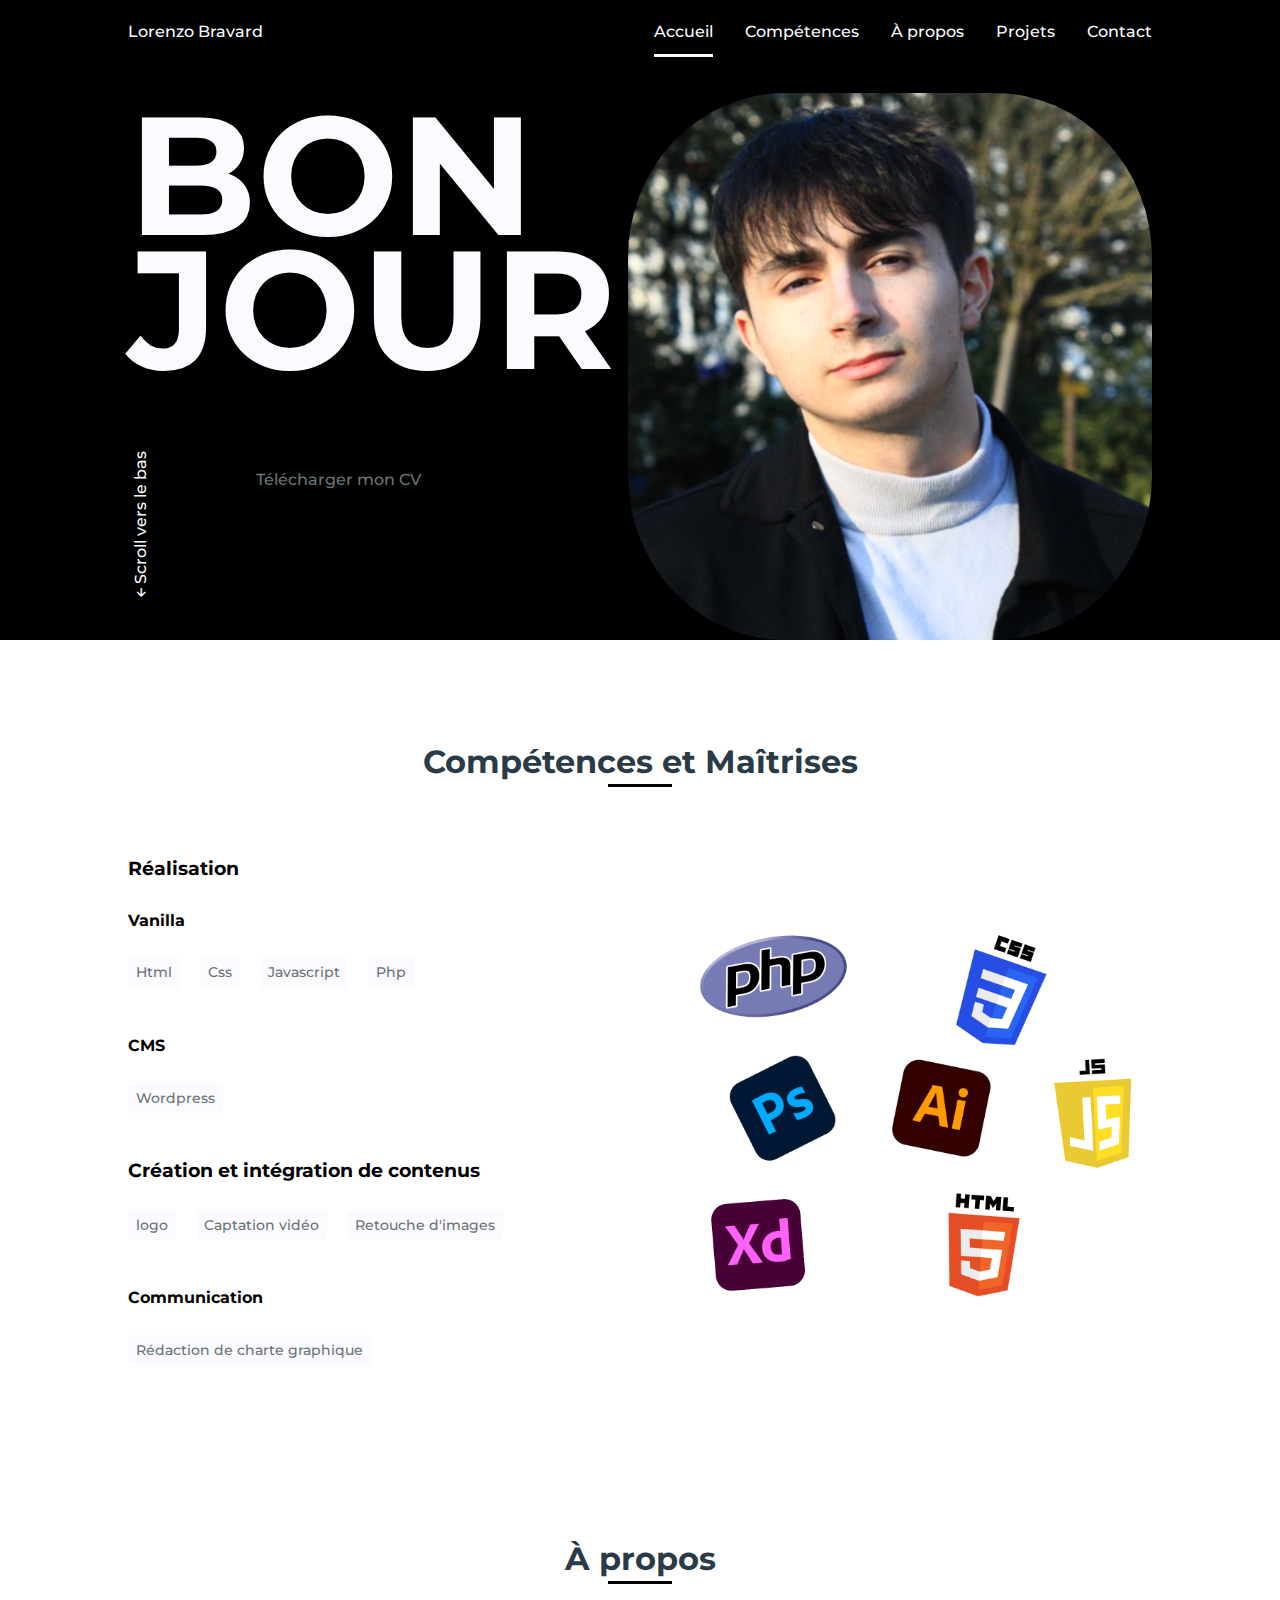
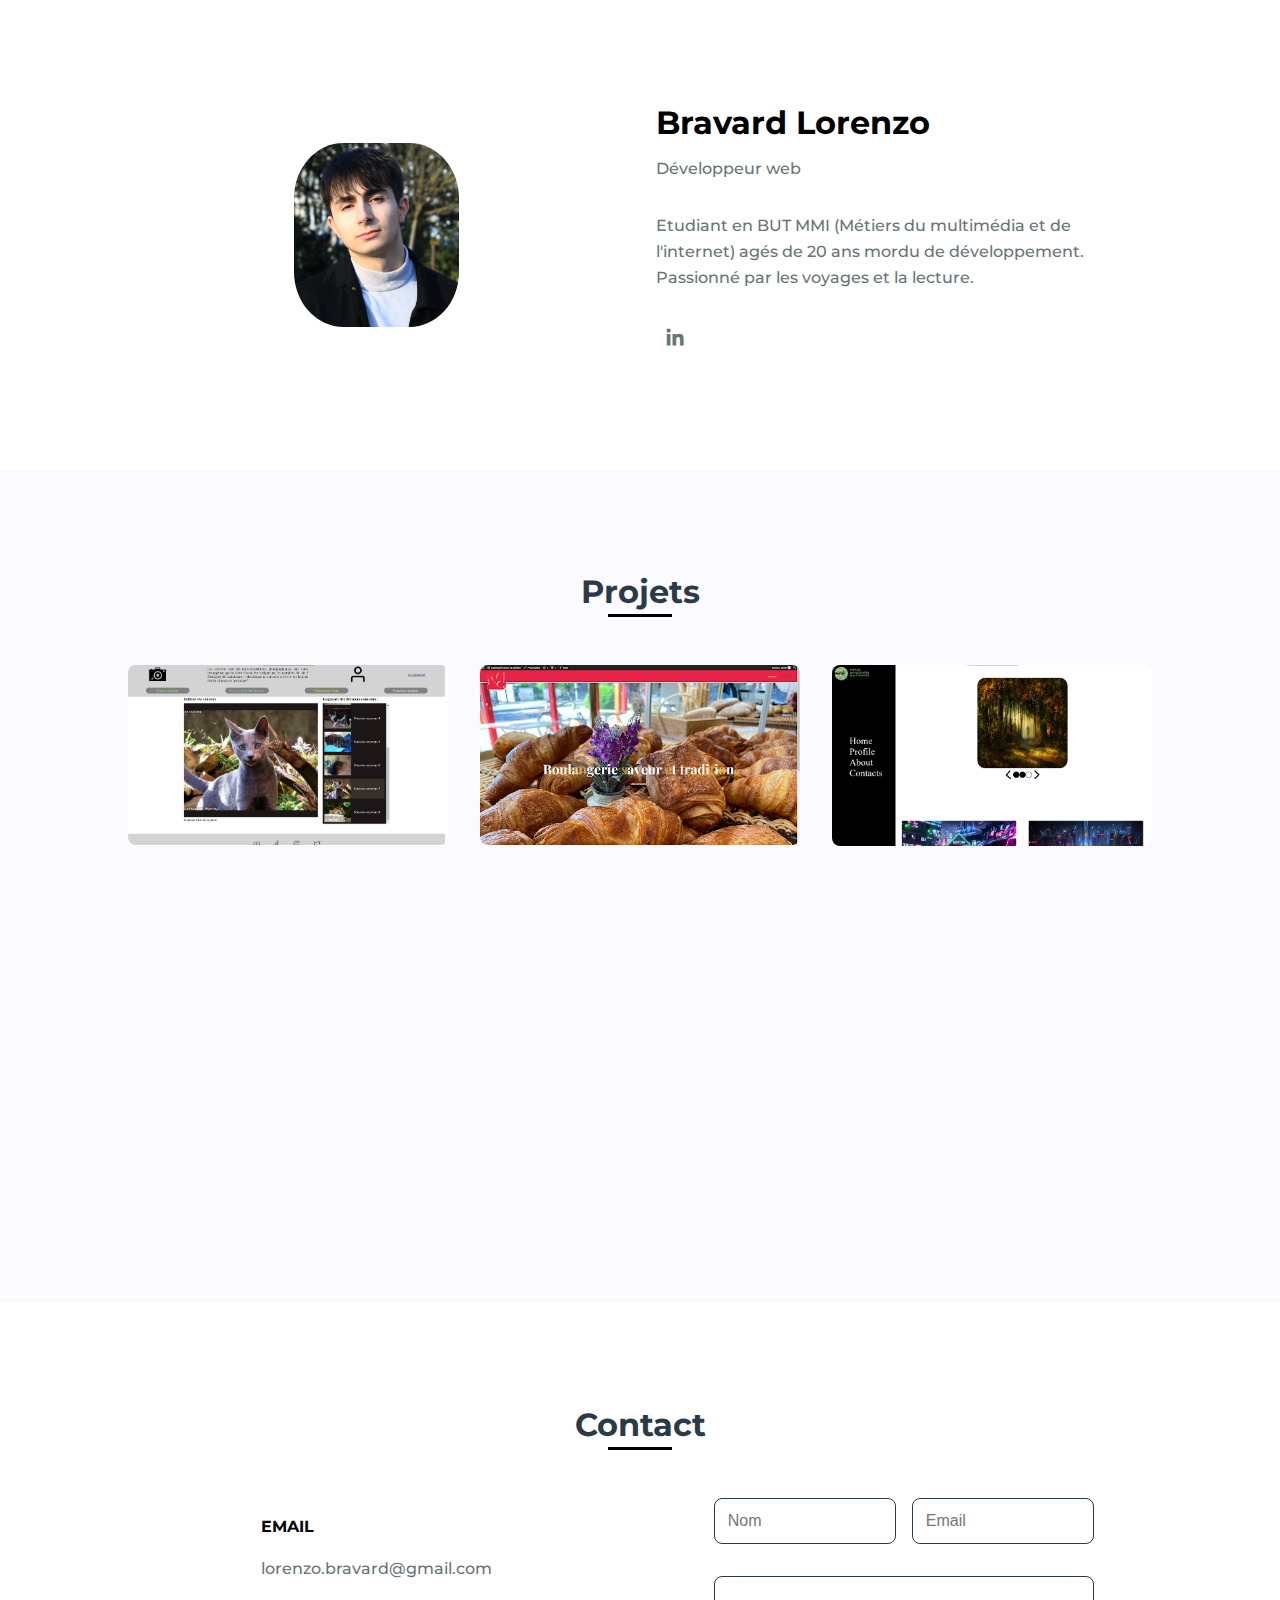
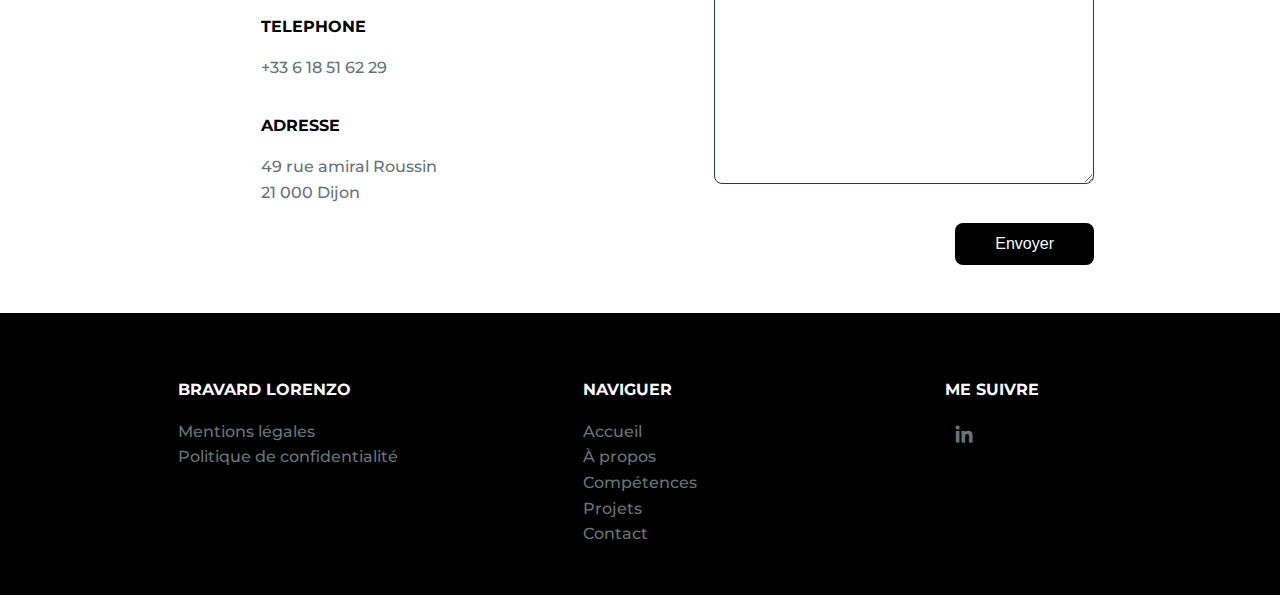
==== commit 1afd013b: "Update index.html" ====
--- a/index.html
+++ b/index.html
@@ -235,7 +235,7 @@
                         <span class="contact__text">+33 6 18 51 62 29</span>
 
                         <h3 class="contact__subtitle">ADRESSE</h3>
-                        <span class="contact__text">49 Rue amiral roussin<br>21 000 Dijon</br></span>
+                        <span class="contact__text">49 rue amiral Roussin<br>21 000 Dijon</br></span>
                     </div>
 
                     <form action="" class="contact__form" id="contact-form">
@@ -292,4 +292,4 @@
         <!--===== MAIN JS =====-->
         <script src="main.js"></script>
     </body>
-</html>+</html>
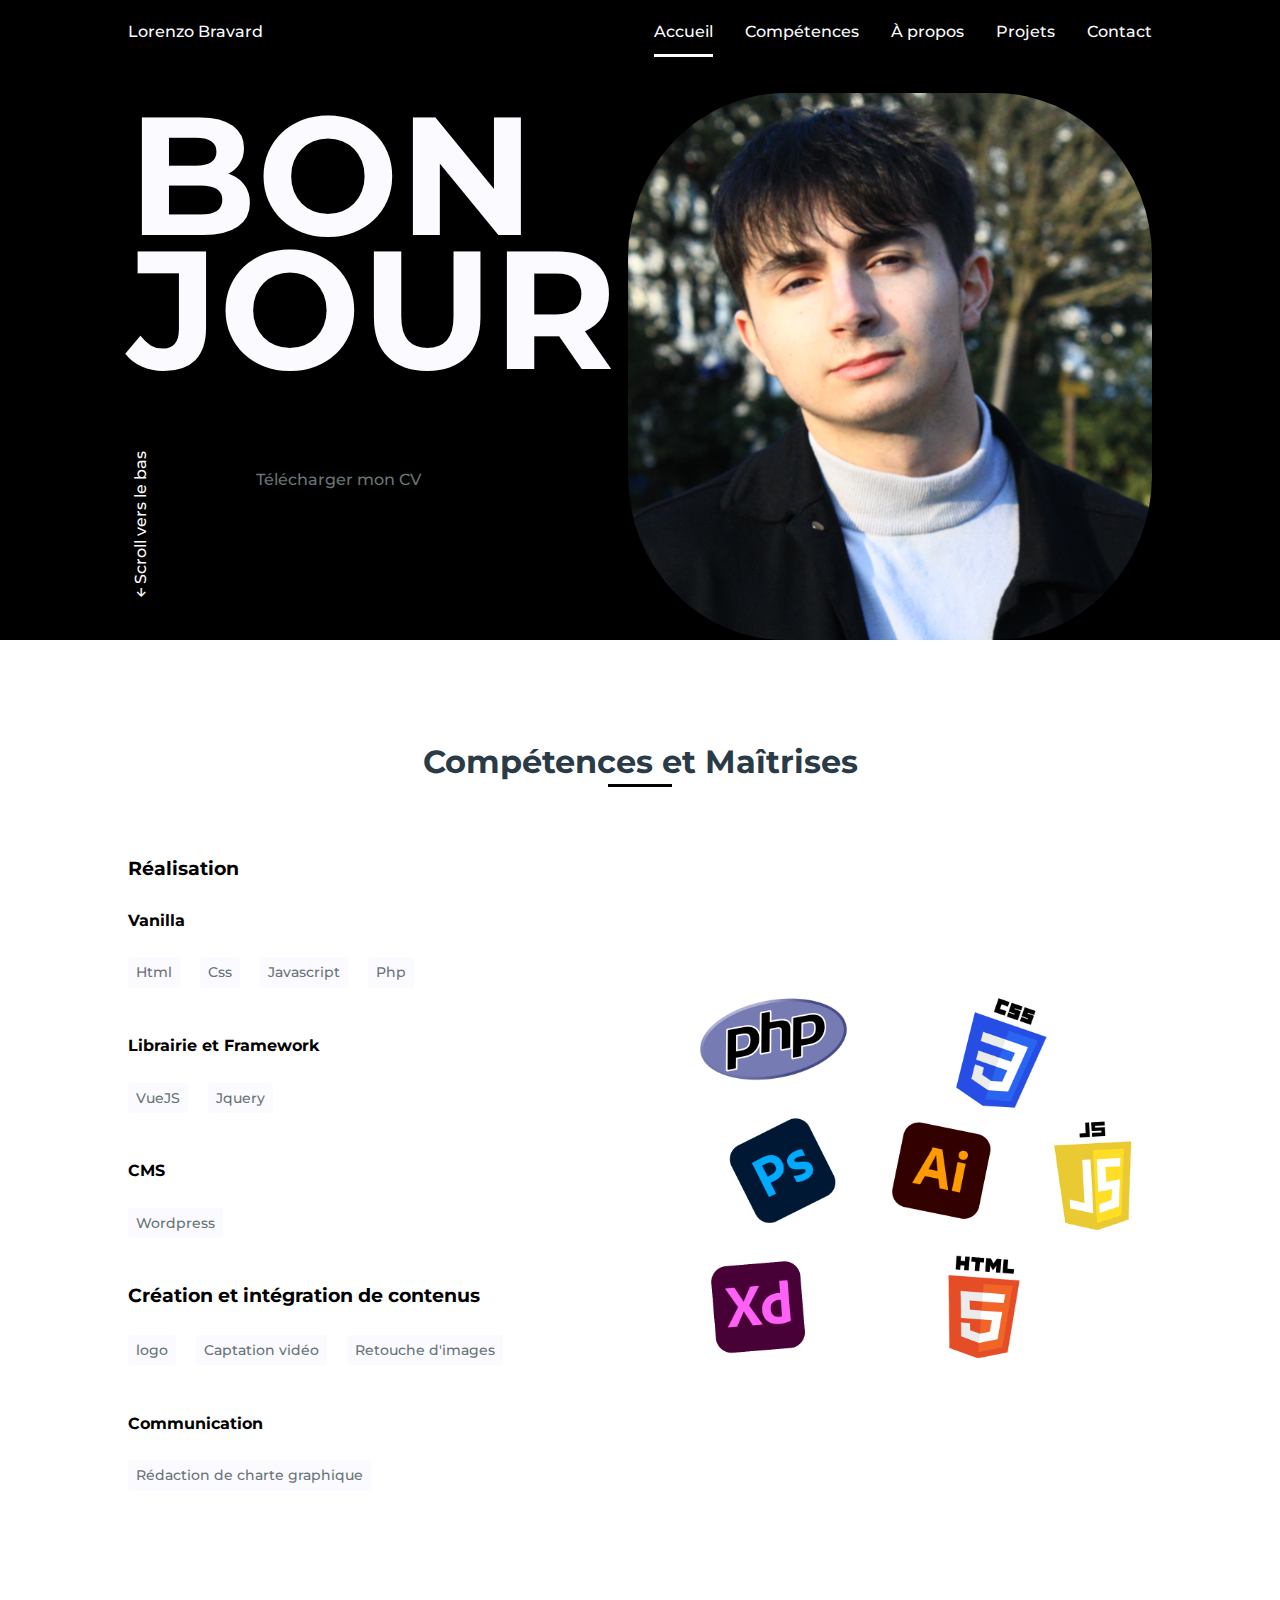
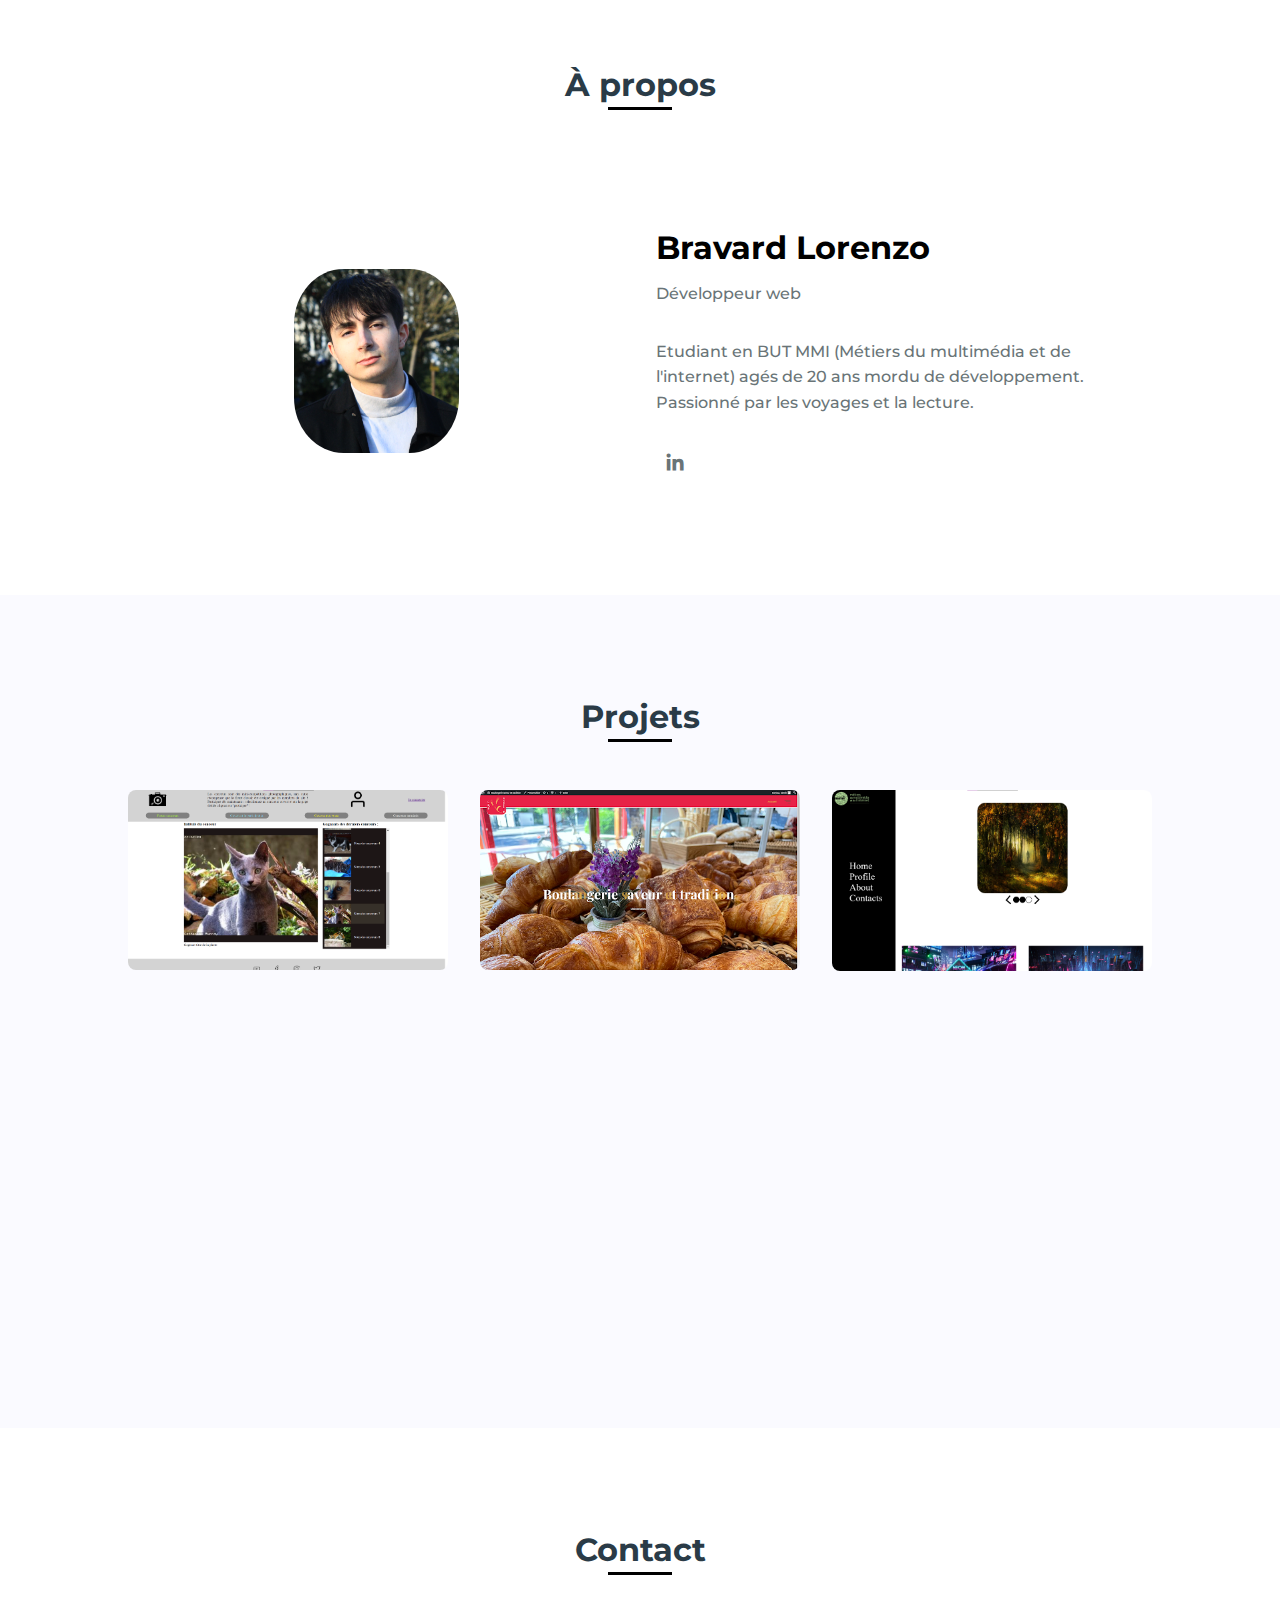
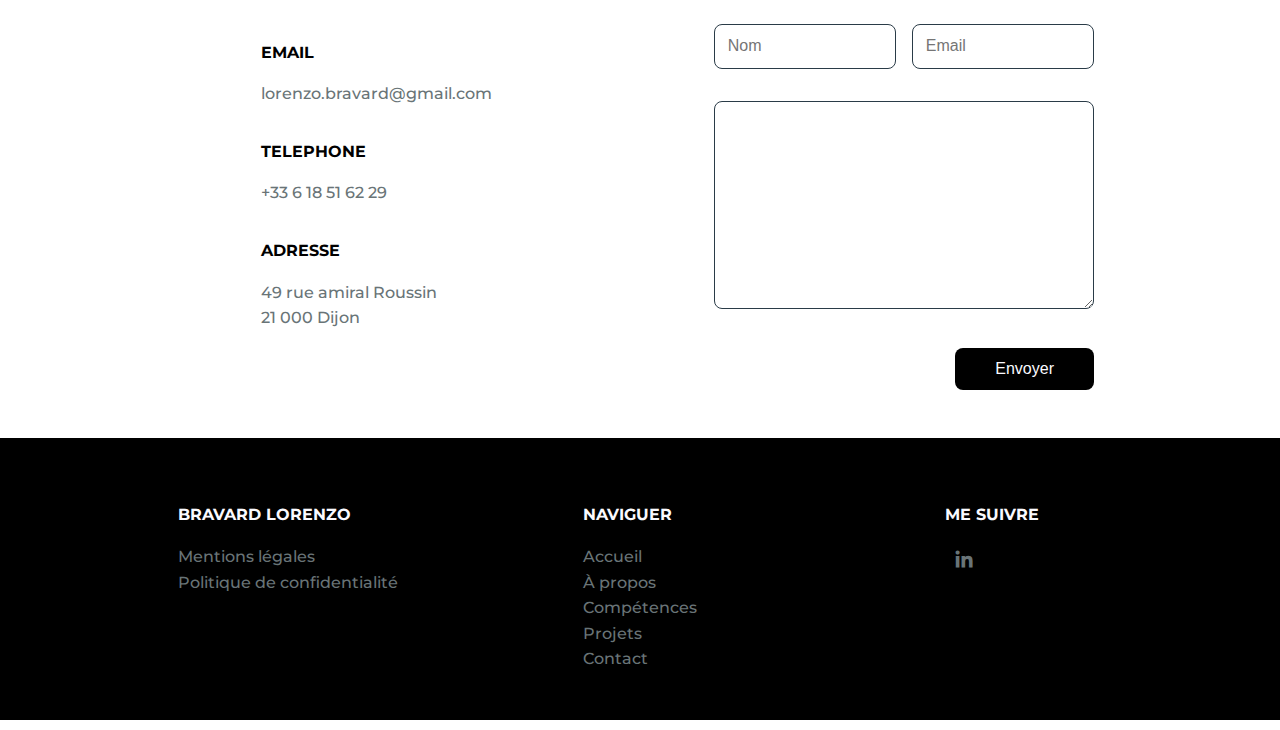
==== commit 5c27b6b4: "Update index.html" ====
--- a/index.html
+++ b/index.html
@@ -89,6 +89,9 @@
                         <span class="skills__name">Css</span>
                         <span class="skills__name">Javascript</span>
                         <span class="skills__name">Php</span>
+                        <h4 class="skills__subtitle">Librairie et Framework</h4>
+                        <span class="skills__name">VueJS</span>
+                        <span class="skills__name">Jquery</span>
                         <h4 class="skills__subtitle">CMS</h4>
                         <span class="skills__name">Wordpress</span>
             
--- a/style.css
+++ b/style.css
@@ -128,7 +128,7 @@
     width: 7vw;
 }
 .imageprojet{
-    width: 21vw;
+    width: 15vw;
     border-radius: 6%;
     margin-top: 3vh;
 }
